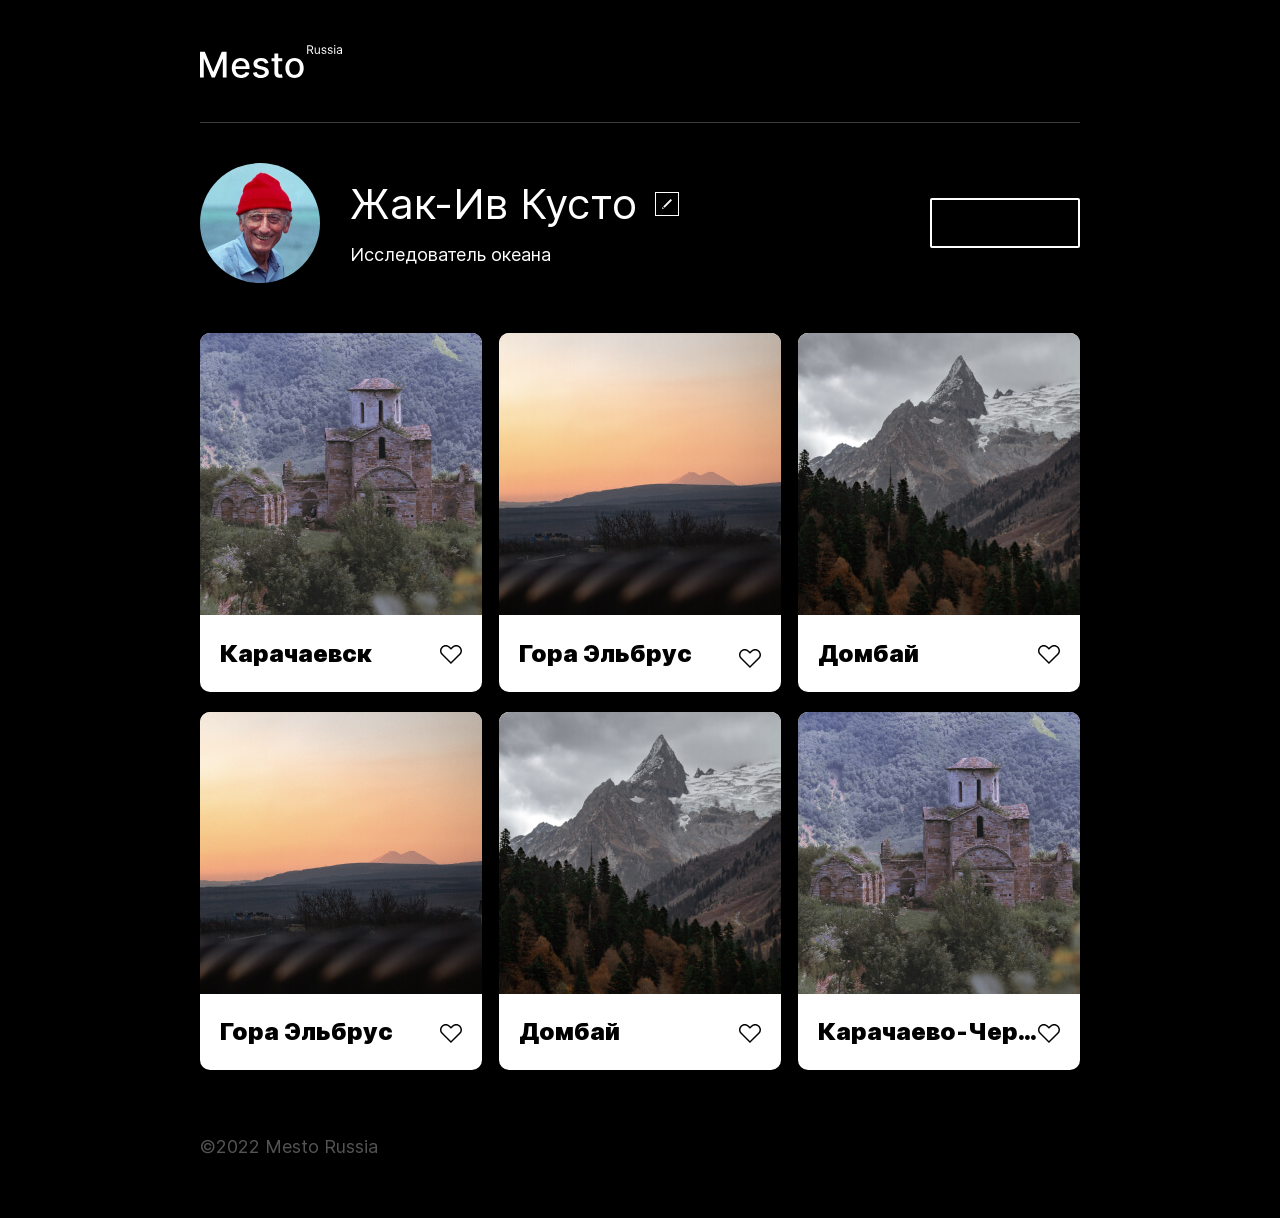
==== index.html @ 3cf6b70e "main" ====
<!DOCTYPE html>
<html lang="ru">

<head>
  <meta charset="UTF-8">
  <meta http-equiv="X-UA-Compatible" content="IE=edge">
  <meta name="viewport" content="width=device-width, initial-scale=1.0">
  <link rel="stylesheet" href="pages/index.css" />
  <title>mesto</title>
</head>

<body>
  <div class="page">
    <div class="page__container">
      <header class="header">
        <img src="./images/header-logo.svg" alt="Логотип" class="header__logo" />
      </header>
      <main class="main">
        <section class="profile">
          <div class="profile__info">
            <img class="profile__image" src="./images/profile-image.jpg" alt="Фото профиля">
            <div class="profile__description">
              <div class="profile__title-block">
                <h1 class="profile__title">Жак-Ив Кусто</h1>
                <button class="button profile__button-edit" type="button">
                </button>
              </div>
              <p class="profile__subtitle">Исследователь океана</p>
            </div>
          </div>
          <button class="button profile__button-add" type="button">
          </button>
        </section>
        <section class="card">
          <div class="card__item">
            <img src="./images/Karachaevsk.jpg" alt="Карачаевск" class="card__image">
            <div class="card__description">
              <h2 class="card__title">Карачаевск</h2>
              <div class="card__btn-block">
                <button class="button card__button-like" type="button" title="Нравится">
                </button>
              </div>
            </div>
          </div>
          <div class="card__item">
            <img src="./images/Elbrus.jpg" alt="Гора Эльбрус" class="card__image">
            <div class="card__description">
              <h2 class="card__title">Гора Эльбрус</h2>
              <button class="button card__button-like" type="button" title="Нравится">
              </button>
            </div>
          </div>
          <div class="card__item">
            <img src="./images/Dombay.jpg" alt="Домбай" class="card__image">
            <div class="card__description">
              <h2 class="card__title">Домбай</h2>
              <div class="card__btn-block">
                <button class="button card__button-like" type="button" title="Нравится">
                </button>
              </div>
            </div>
          </div>
          <div class="card__item">
            <img src="./images/Elbrus.jpg" alt="Гора Эльбрус" class="card__image">
            <div class="card__description">
              <h2 class="card__title">Гора Эльбрус</h2>
              <div class="card__btn-block">
                <button class="button card__button-like" type="button" title="Нравится">
                </button>
              </div>
            </div>
          </div>
          <div class="card__item">
            <img src="./images/Dombay.jpg" alt="Домбай" class="card__image">
            <div class="card__description">
              <h2 class="card__title">Домбай</h2>
              <div class="card__btn-block">
                <button class="button card__button-like" type="button" title="Нравится">
                </button>
              </div>
            </div>
          </div>
          <div class="card__item">
            <img src="./images/Karachaevsk.jpg" alt="Карачаевск" class="card__image">
            <div class="card__description">
              <h2 class="card__title">Карачаево-Черкесская Респубkика</h2>
              <div class="card__btn-block">
                <button class="button card__button-like" type="button" title="Нравится">
                </button>
              </div>
            </div>
          </div>
        </section>
      </main>
      <footer class="footer">
        <p class="footer__copyright">&copy;2022 Mesto Russia</p>
      </footer>
      <div class="popup">
        <div class="popup__container">
          <button class="button popup__button-close" type="button"></button>
          <h2 class="popup__heading">Редактировать профиль</h2>
          <form class="popup__input-container">
            <label class="popup__field">
              <input type="text" id="name" name="name" class="popup__item" placeholder="Жак-Ив Кусто" required>
            </label>
            <label class="popup__field">
              <input type="text" id="info" name="info" class="popup__item" placeholder="Исследователь океана" required>
            </label>
            <button class="button popup__button-submit" type="submit">Сохранить</button>
          </form>
        </div>
      </div>
    </div>
  </div>
</body>

</html>
---- pages/index.css ----
@import url(../vendor/normalize.css);
@import url(../vendor/inter.css);
@import url(../blocks/page/page.css);
@import url(../blocks/header/header.css);
@import url(../blocks/header/__logo/header__logo.css);
@import url(../blocks/profile/profile.css);
@import url(../blocks/button/button.css);
@import url(../blocks/profile/__title-block/pofile__title-block.css);
@import url(../blocks/profile/__button-edit/profile__button-edit.css);
@import url(../blocks/profile/__button-add/profile__button-add.css);
@import url(../blocks/profile/__description/profile__description.css);
@import url(../blocks/profile/__image/profile__image.css);
@import url(../blocks/profile/__info/profile__info.css);
@import url(../blocks/profile/__title/profile__title.css);
@import url(../blocks/profile/__subtitle/profile__subtitle.css);
@import url(../blocks/card/card.css);
@import url(../blocks/card/__button-like/card__button-like.css);
@import url(../blocks/card/__description/card__description.css);
@import url(../blocks/card/__image/card__image.css);
@import url(../blocks/card/__item/card__item.css);
@import url(../blocks/card/__title/card__title.css);
@import url(../blocks/footer/footer.css);
@import url(../blocks/footer/__copyright/footer__copyright.css);
@import url(../blocks/popup/popup.css);
@import url(../blocks/popup/__button-close/popup__button-close.css);
@import url(../blocks/popup/__container/popup__container.css);
@import url(../blocks/popup/__button-submit/popup__button-submit.css);
@import url(../blocks/popup/__heading/popup__heading.css);
@import url(../blocks/popup/__input-container/popup__input-container.css);
@import url(../blocks/popup/__item/popup__item.css);
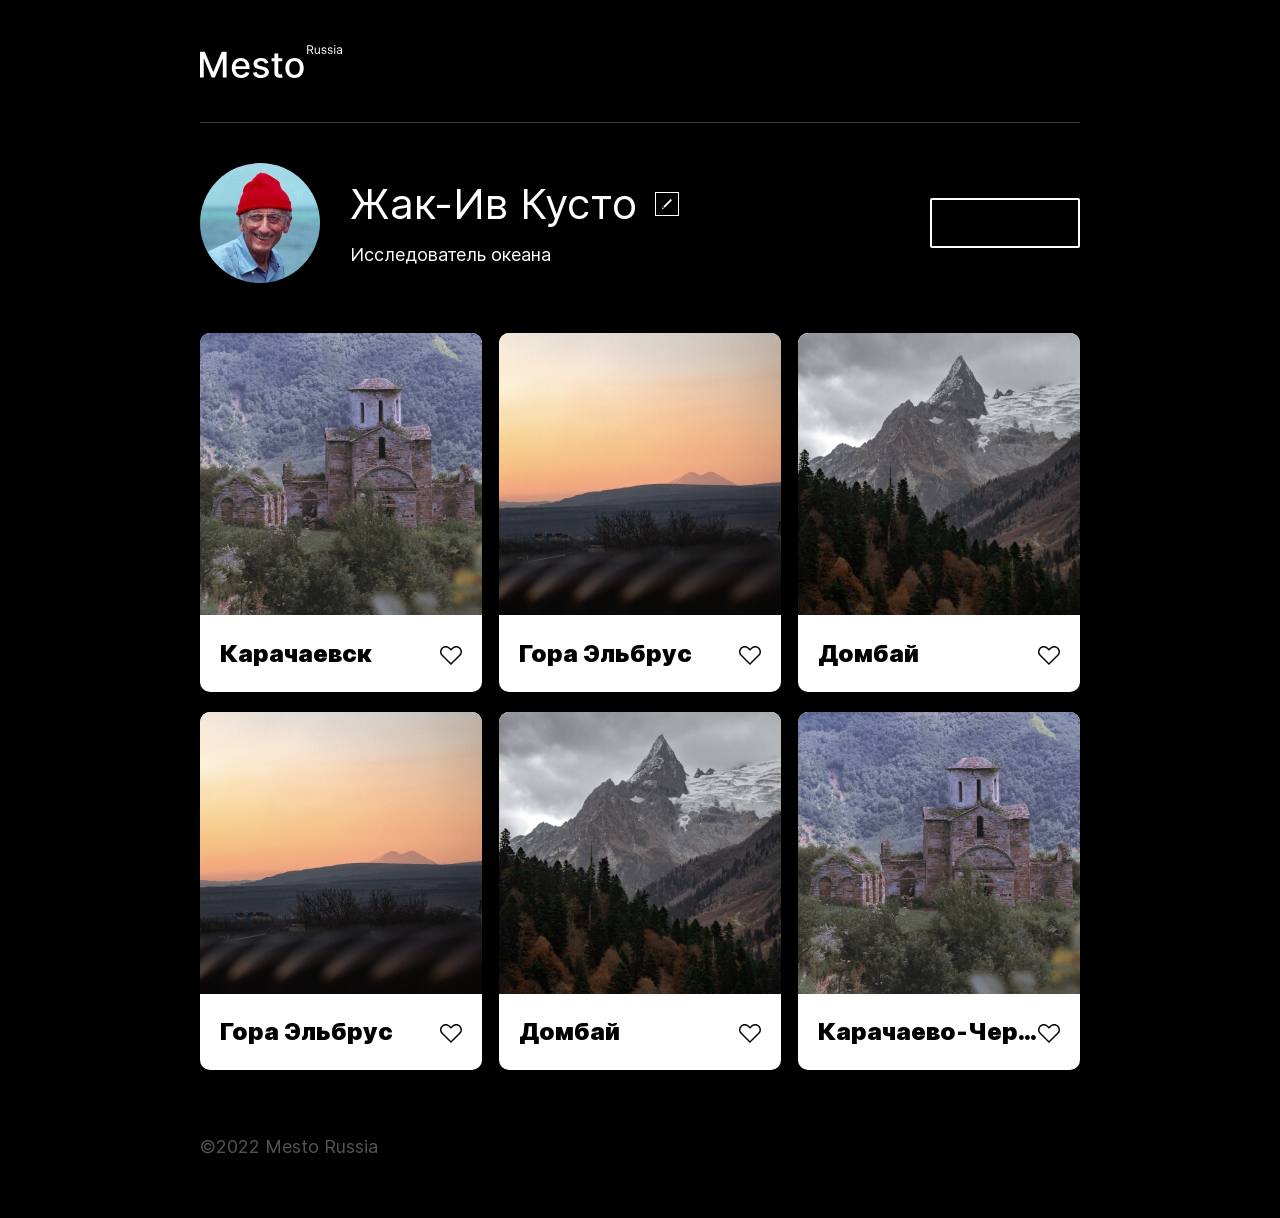
==== commit e133370c: "main" ====
--- a/index.html
+++ b/index.html
@@ -36,10 +36,8 @@
             <img src="./images/Karachaevsk.jpg" alt="Карачаевск" class="card__image">
             <div class="card__description">
               <h2 class="card__title">Карачаевск</h2>
-              <div class="card__btn-block">
                 <button class="button card__button-like" type="button" title="Нравится">
                 </button>
-              </div>
             </div>
           </div>
           <div class="card__item">
@@ -54,40 +52,32 @@
             <img src="./images/Dombay.jpg" alt="Домбай" class="card__image">
             <div class="card__description">
               <h2 class="card__title">Домбай</h2>
-              <div class="card__btn-block">
                 <button class="button card__button-like" type="button" title="Нравится">
                 </button>
-              </div>
             </div>
           </div>
           <div class="card__item">
             <img src="./images/Elbrus.jpg" alt="Гора Эльбрус" class="card__image">
             <div class="card__description">
               <h2 class="card__title">Гора Эльбрус</h2>
-              <div class="card__btn-block">
                 <button class="button card__button-like" type="button" title="Нравится">
                 </button>
-              </div>
             </div>
           </div>
           <div class="card__item">
             <img src="./images/Dombay.jpg" alt="Домбай" class="card__image">
             <div class="card__description">
               <h2 class="card__title">Домбай</h2>
-              <div class="card__btn-block">
                 <button class="button card__button-like" type="button" title="Нравится">
                 </button>
-              </div>
             </div>
           </div>
           <div class="card__item">
             <img src="./images/Karachaevsk.jpg" alt="Карачаевск" class="card__image">
             <div class="card__description">
               <h2 class="card__title">Карачаево-Черкесская Респубkика</h2>
-              <div class="card__btn-block">
                 <button class="button card__button-like" type="button" title="Нравится">
                 </button>
-              </div>
             </div>
           </div>
         </section>
@@ -99,7 +89,7 @@
         <div class="popup__container">
           <button class="button popup__button-close" type="button"></button>
           <h2 class="popup__heading">Редактировать профиль</h2>
-          <form class="popup__input-container">
+          <form class="popup__input-container" name="popup__input-container">
             <label class="popup__field">
               <input type="text" id="name" name="name" class="popup__item" placeholder="Жак-Ив Кусто" required>
             </label>
--- a/pages/index.css
+++ b/pages/index.css
@@ -28,4 +28,5 @@
 @import url(../blocks/popup/__heading/popup__heading.css);
 @import url(../blocks/popup/__input-container/popup__input-container.css);
 @import url(../blocks/popup/__item/popup__item.css);
+@import url(../blocks/popup/__opened/popup_opened.css);
 
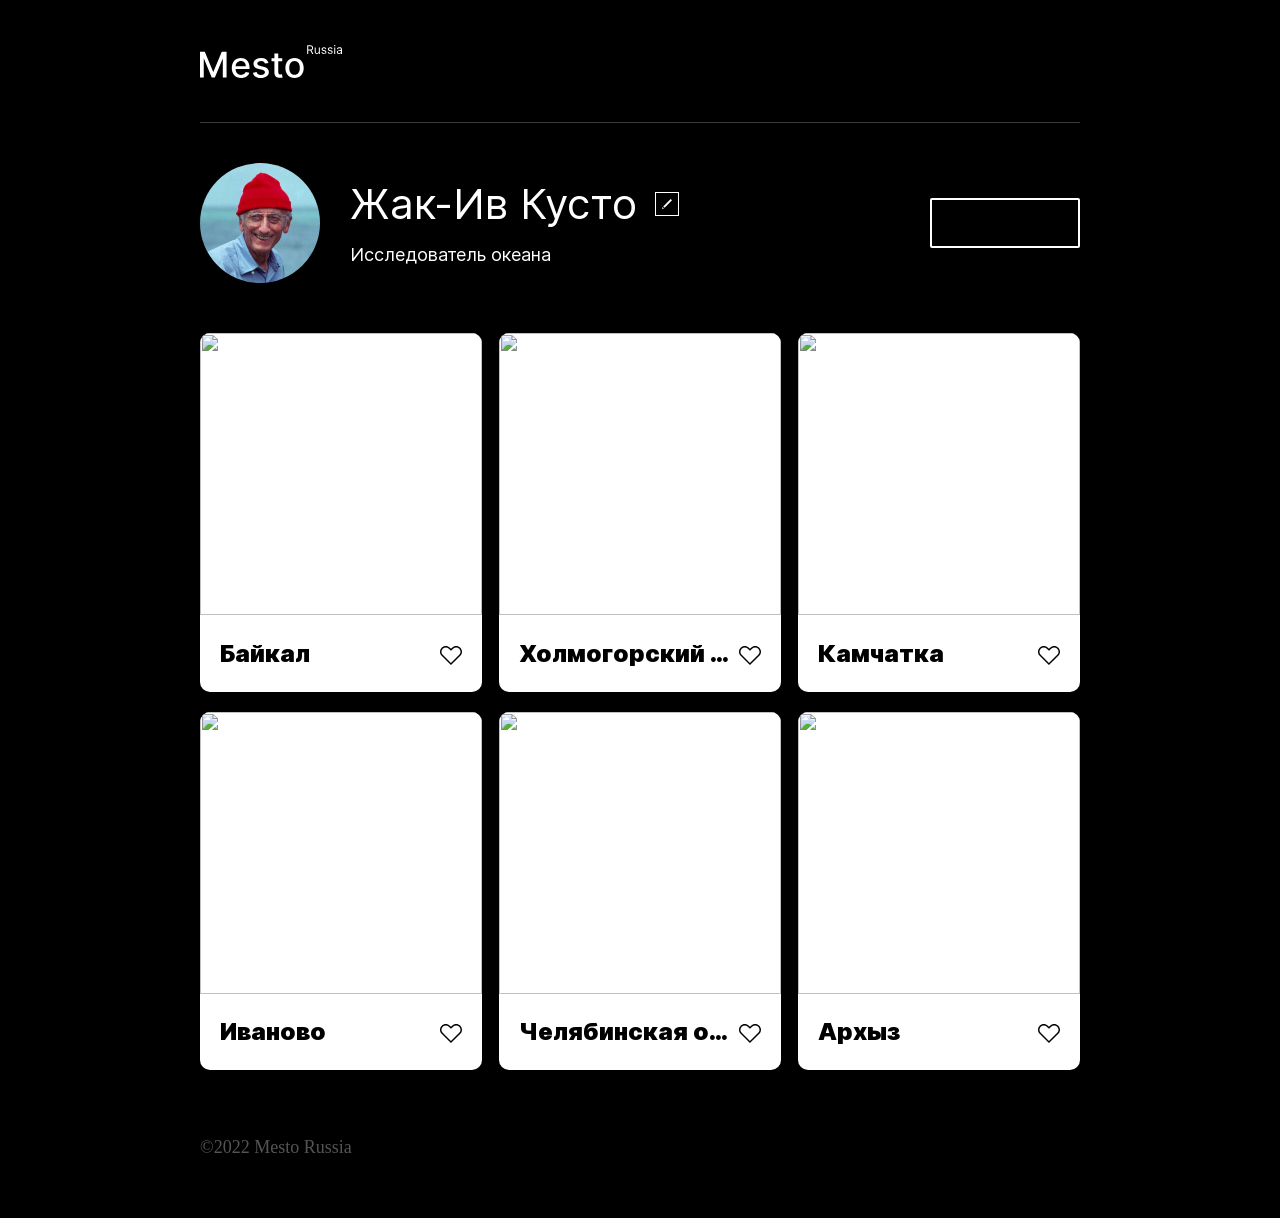
==== commit fd869fd5: "main" ====
--- a/index.html
+++ b/index.html
@@ -6,6 +6,7 @@
   <meta http-equiv="X-UA-Compatible" content="IE=edge">
   <meta name="viewport" content="width=device-width, initial-scale=1.0">
   <link rel="stylesheet" href="pages/index.css" />
+  <script src=""></script>
   <title>mesto</title>
 </head>
 
@@ -22,74 +23,24 @@
             <div class="profile__description">
               <div class="profile__title-block">
                 <h1 class="profile__title">Жак-Ив Кусто</h1>
-                <button class="button profile__button-edit" type="button">
-                </button>
+                <button class="button profile__button-edit" type="button" id="buttonEdit"></button>
               </div>
               <p class="profile__subtitle">Исследователь океана</p>
             </div>
           </div>
-          <button class="button profile__button-add" type="button">
+          <button class="button profile__button-add" type="button" id="buttonAdd">
           </button>
         </section>
         <section class="card">
-          <div class="card__item">
-            <img src="./images/Karachaevsk.jpg" alt="Карачаевск" class="card__image">
-            <div class="card__description">
-              <h2 class="card__title">Карачаевск</h2>
-                <button class="button card__button-like" type="button" title="Нравится">
-                </button>
-            </div>
-          </div>
-          <div class="card__item">
-            <img src="./images/Elbrus.jpg" alt="Гора Эльбрус" class="card__image">
-            <div class="card__description">
-              <h2 class="card__title">Гора Эльбрус</h2>
-              <button class="button card__button-like" type="button" title="Нравится">
-              </button>
-            </div>
-          </div>
-          <div class="card__item">
-            <img src="./images/Dombay.jpg" alt="Домбай" class="card__image">
-            <div class="card__description">
-              <h2 class="card__title">Домбай</h2>
-                <button class="button card__button-like" type="button" title="Нравится">
-                </button>
-            </div>
-          </div>
-          <div class="card__item">
-            <img src="./images/Elbrus.jpg" alt="Гора Эльбрус" class="card__image">
-            <div class="card__description">
-              <h2 class="card__title">Гора Эльбрус</h2>
-                <button class="button card__button-like" type="button" title="Нравится">
-                </button>
-            </div>
-          </div>
-          <div class="card__item">
-            <img src="./images/Dombay.jpg" alt="Домбай" class="card__image">
-            <div class="card__description">
-              <h2 class="card__title">Домбай</h2>
-                <button class="button card__button-like" type="button" title="Нравится">
-                </button>
-            </div>
-          </div>
-          <div class="card__item">
-            <img src="./images/Karachaevsk.jpg" alt="Карачаевск" class="card__image">
-            <div class="card__description">
-              <h2 class="card__title">Карачаево-Черкесская Респубkика</h2>
-                <button class="button card__button-like" type="button" title="Нравится">
-                </button>
-            </div>
-          </div>
+
         </section>
-      </main>
-      <footer class="footer">
-        <p class="footer__copyright">&copy;2022 Mesto Russia</p>
-      </footer>
-      <div class="popup">
+
+
+      <div class="popup popup-profile">
         <div class="popup__container">
           <button class="button popup__button-close" type="button"></button>
           <h2 class="popup__heading">Редактировать профиль</h2>
-          <form class="popup__input-container" name="popup__input-container">
+          <form class="popup__input-container" name="popup__input-container" id="popup-form-edit">
             <label class="popup__field">
               <input type="text" id="name" name="name" class="popup__item" placeholder="Жак-Ив Кусто" required>
             </label>
@@ -100,8 +51,50 @@
           </form>
         </div>
       </div>
+      <div class="popup popup-card">
+        <div class="popup__container">
+          <button class="button popup__button-close" type="button"></button>
+          <h2 class="popup__heading">Новое место</h2>
+          <form class="popup__input-container" name="popup__input-container" id="popup-form-add">
+            <label class="popup__field">
+            <input class="popup__item popup__input_type_place-name" type="text" placeholder="Название"
+              name="popup-input-place-name" minlength="2" maxlength="30" required>
+            </label>
+              <label class="popup__field">
+            <input class="popup__item popup__input_type_photo" type="url" placeholder="Ссылка на картинку"
+              name="popup-input-url" required>
+            </label>
+            <button class="button popup__button-submit" type="submit">Создать</button>
+          </form>
+        </div>
+      </div>
+
     </div>
   </div>
+  <div class="popup bigImage">
+    <div class="bigImageOpen">
+      <button class="button popup__button-close" type="button" id="popupCloseImage"></button>
+        <img class="bigImageOpen__image" src="" alt="">
+        <h2 class="bigImageOpen__title"></h2>
+    </div>
+</div>
+<footer class="footer">
+  <p class="footer__copyright">&copy;2022 Mesto Russia</p>
+</footer>
+</main>
+  <template class="newCard">
+  <div class="card__item">
+    <button class="button card__button-delete" type="button"></button>
+    <img alt="" class="card__image">
+    <div class="card__description">
+      <h2 class="card__title"></h2>
+      <button class="button card__button-like" type="button" title="Нравится"></button>
+    </div>
+  </div>
+</template>
+
+
+  <script type="text/javascript" src="./scripts/index.js"></script>
 </body>
 
 </html>
--- a/pages/index.css
+++ b/pages/index.css
@@ -1,6 +1,7 @@
 @import url(../vendor/normalize.css);
 @import url(../vendor/inter.css);
 @import url(../blocks/page/page.css);
+@import url(../blocks/page/__container/page__container.css);
 @import url(../blocks/header/header.css);
 @import url(../blocks/header/__logo/header__logo.css);
 @import url(../blocks/profile/profile.css);
@@ -15,10 +16,15 @@
 @import url(../blocks/profile/__subtitle/profile__subtitle.css);
 @import url(../blocks/card/card.css);
 @import url(../blocks/card/__button-like/card__button-like.css);
+@import url(../blocks/card/__button-like/_active/card__button-like_active.css);
 @import url(../blocks/card/__description/card__description.css);
 @import url(../blocks/card/__image/card__image.css);
 @import url(../blocks/card/__item/card__item.css);
 @import url(../blocks/card/__title/card__title.css);
+@import url(../blocks/card/__button-delete/card__button-delete.css);
+@import url(../blocks/bigImageOpen/bigImageOpen.css);
+@import url(../blocks/bigImageOpen/__image/bigImageOpen__image.css);
+@import url(../blocks/bigImageOpen/__title/bigImageOpen__title.css);
 @import url(../blocks/footer/footer.css);
 @import url(../blocks/footer/__copyright/footer__copyright.css);
 @import url(../blocks/popup/popup.css);
@@ -28,5 +34,5 @@
 @import url(../blocks/popup/__heading/popup__heading.css);
 @import url(../blocks/popup/__input-container/popup__input-container.css);
 @import url(../blocks/popup/__item/popup__item.css);
-@import url(../blocks/popup/__opened/popup_opened.css);
+@import url(../blocks/popup/_opened/popup_opened.css);
 
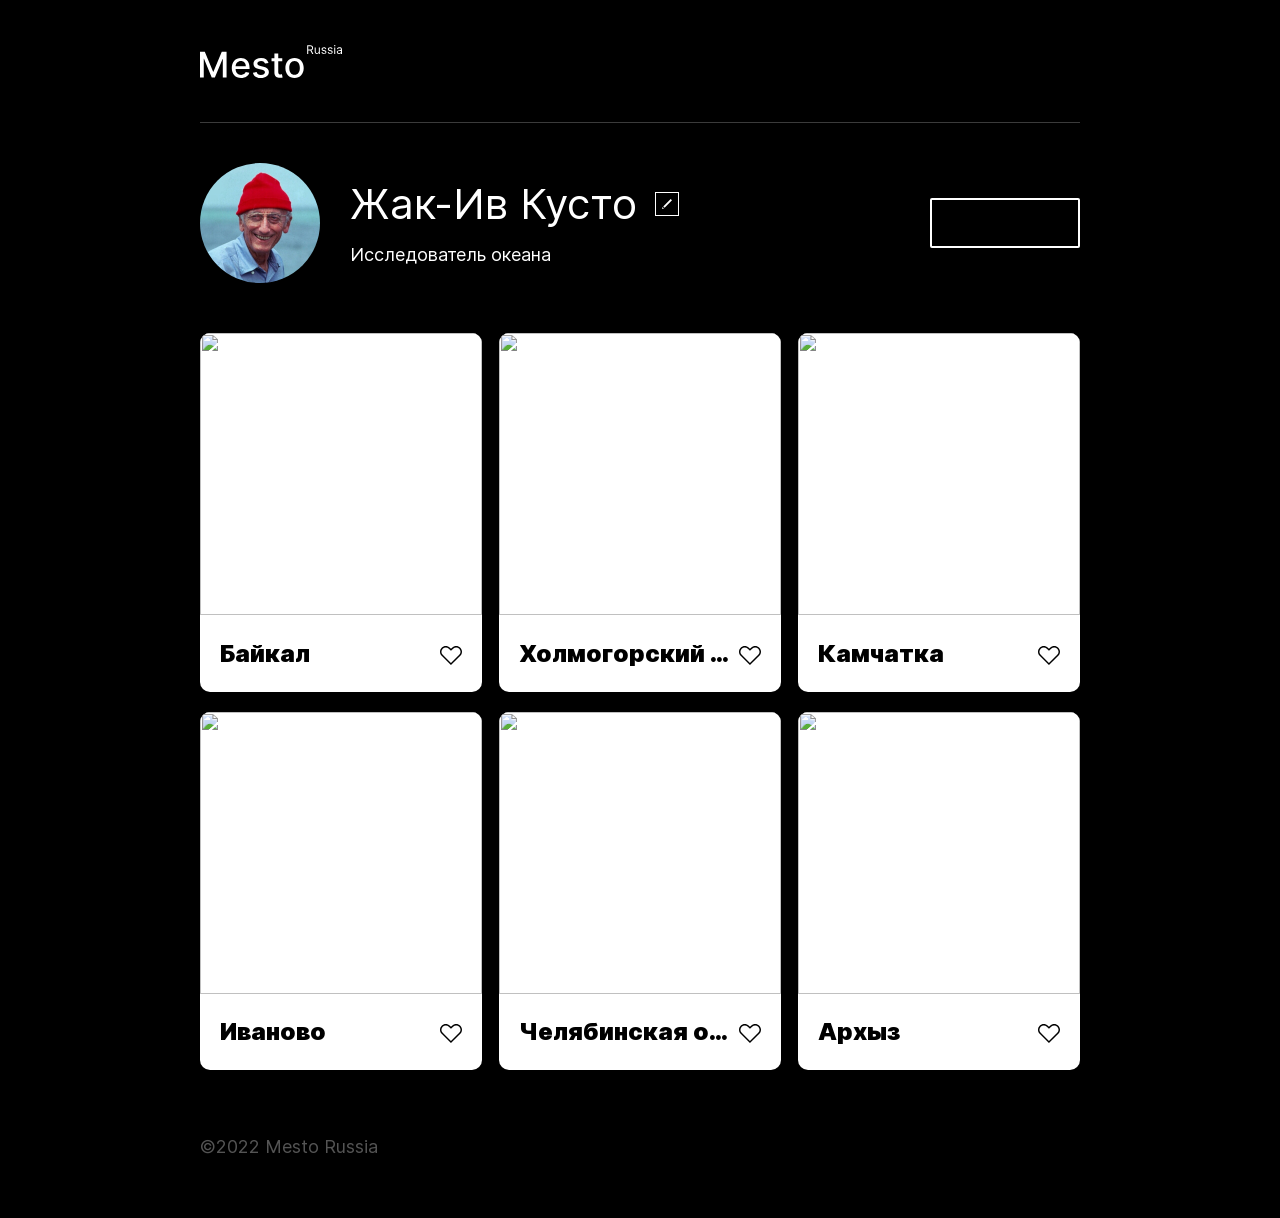
==== commit 10cc3544: "main" ====
--- a/index.html
+++ b/index.html
@@ -32,8 +32,11 @@
           </button>
         </section>
         <section class="card">
-
+        </main>
         </section>
+        <footer class="footer">
+          <p class="footer__copyright">&copy;2022 Mesto Russia</p>
+        </footer>
 
 
       <div class="popup popup-profile">
@@ -57,41 +60,37 @@
           <h2 class="popup__heading">Новое место</h2>
           <form class="popup__input-container" name="popup__input-container" id="popup-form-add">
             <label class="popup__field">
-            <input class="popup__item popup__input_type_place-name" type="text" placeholder="Название"
-              name="popup-input-place-name" minlength="2" maxlength="30" required>
+              <input class="popup__item popup__input_type_place-name" type="text" placeholder="Название"
+                name="popup-input-place-name" minlength="2" maxlength="30" required>
             </label>
-              <label class="popup__field">
-            <input class="popup__item popup__input_type_photo" type="url" placeholder="Ссылка на картинку"
-              name="popup-input-url" required>
+            <label class="popup__field">
+              <input class="popup__item popup__input_type_photo" type="url" placeholder="Ссылка на картинку"
+                name="popup-input-url" required>
             </label>
             <button class="button popup__button-submit" type="submit">Создать</button>
           </form>
         </div>
       </div>
 
-    </div>
-  </div>
+
   <div class="popup bigImage">
     <div class="bigImageOpen">
       <button class="button popup__button-close" type="button" id="popupCloseImage"></button>
-        <img class="bigImageOpen__image" src="" alt="">
-        <h2 class="bigImageOpen__title"></h2>
-    </div>
-</div>
-<footer class="footer">
-  <p class="footer__copyright">&copy;2022 Mesto Russia</p>
-</footer>
-</main>
-  <template class="newCard">
-  <div class="card__item">
-    <button class="button card__button-delete" type="button"></button>
-    <img alt="" class="card__image">
-    <div class="card__description">
-      <h2 class="card__title"></h2>
-      <button class="button card__button-like" type="button" title="Нравится"></button>
+      <img class="bigImageOpen__image" src="" alt="">
+      <h2 class="bigImageOpen__title"></h2>
     </div>
   </div>
-</template>
+
+  <template class="newCard">
+    <div class="card__item">
+      <button class="button card__button-delete" type="button"></button>
+      <img alt="" class="card__image">
+      <div class="card__description">
+        <h2 class="card__title"></h2>
+        <button class="button card__button-like" type="button" title="Нравится"></button>
+      </div>
+    </div>
+  </template>
 
 
   <script type="text/javascript" src="./scripts/index.js"></script>
